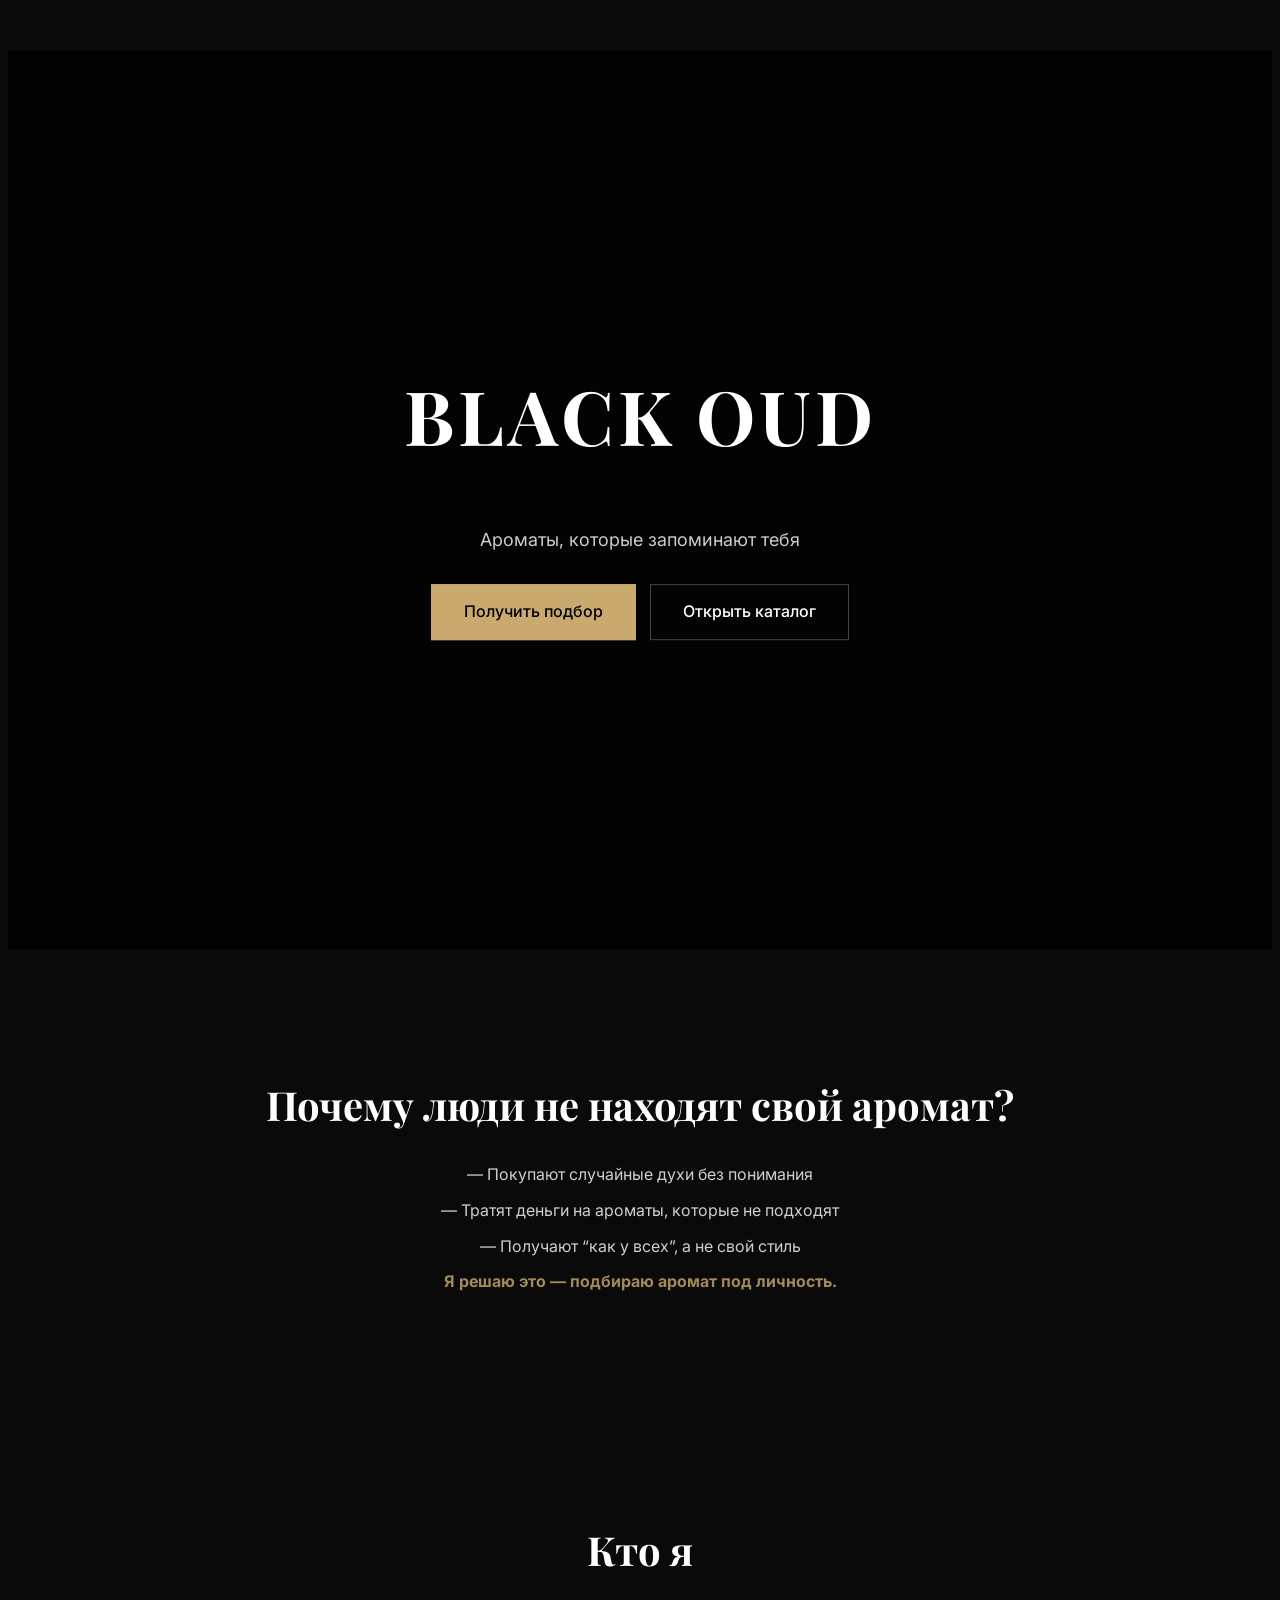
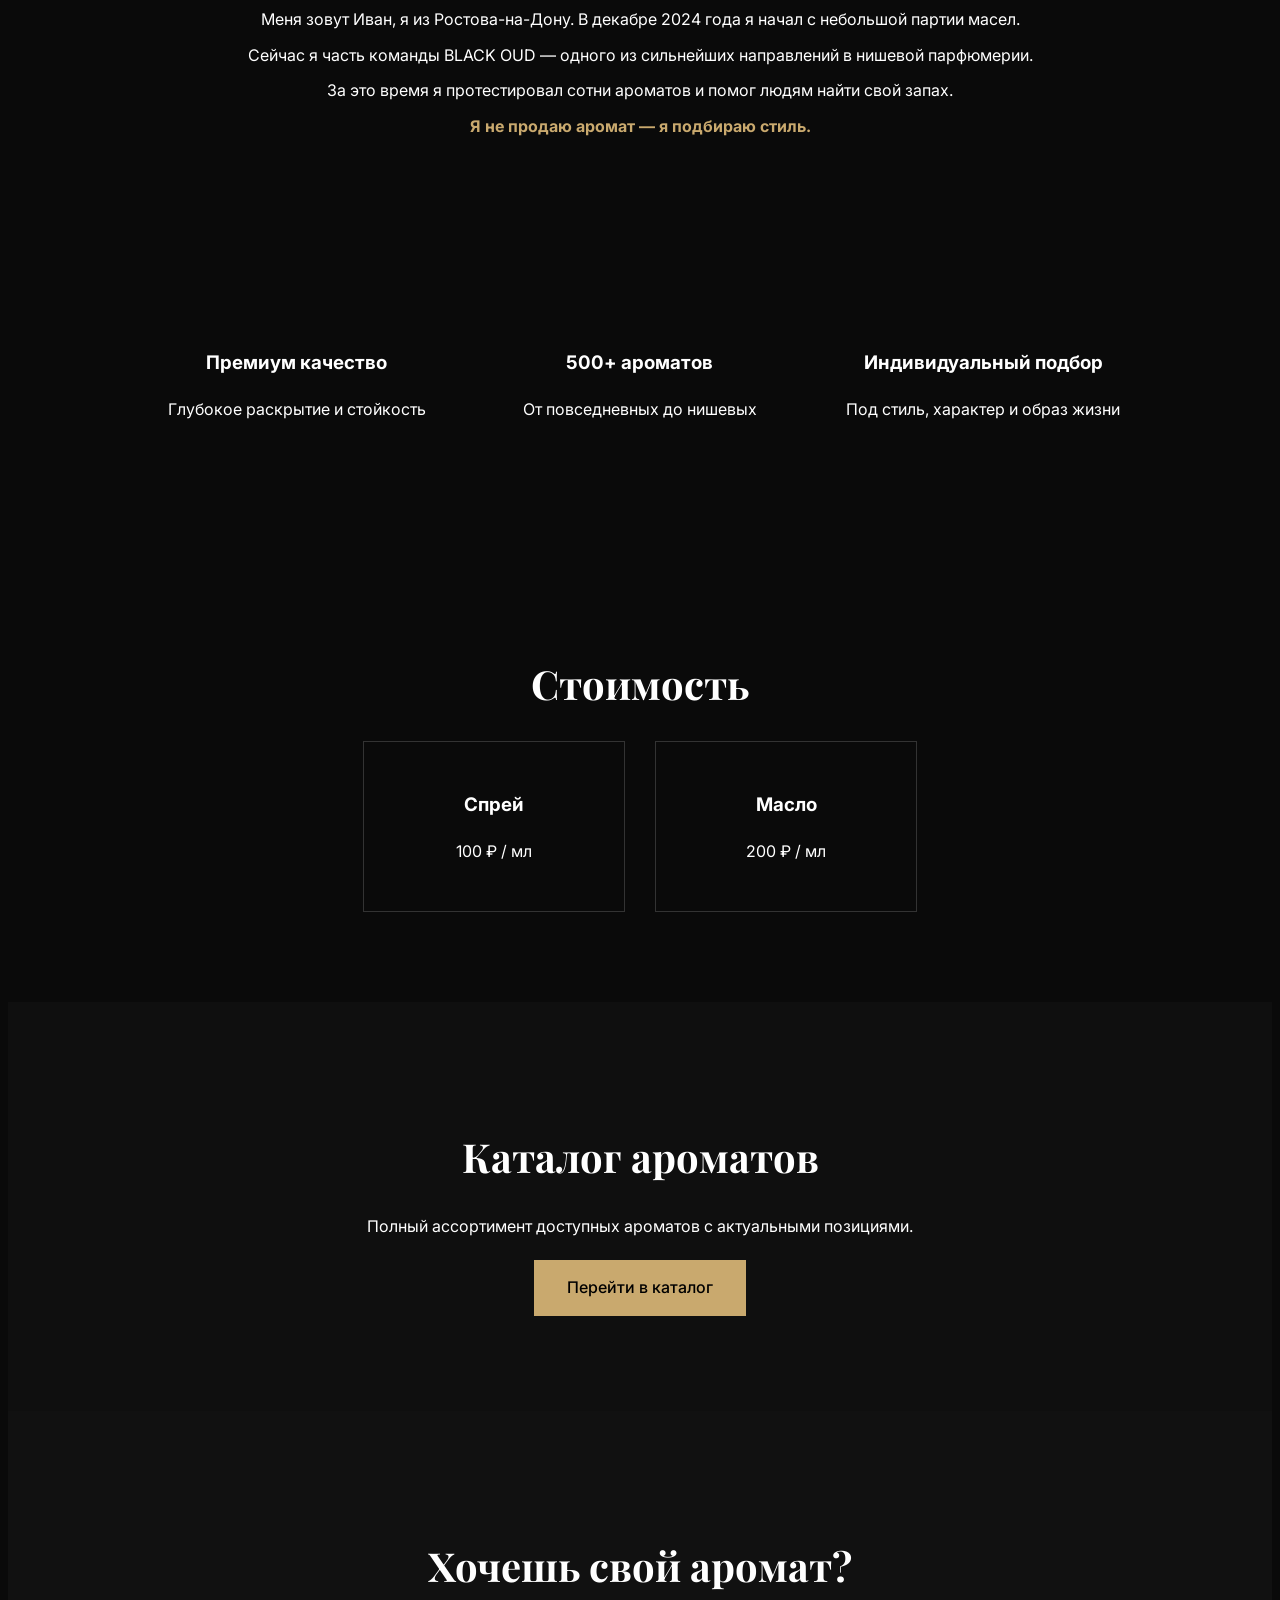
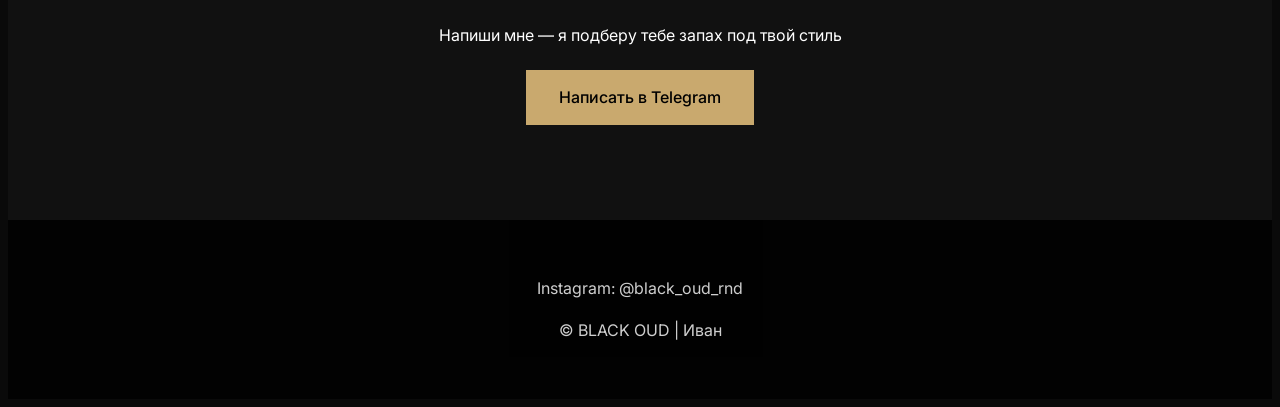
==== index.html @ 6fad39a5 "Add files via upload" ====
<!DOCTYPE html>

<html lang="ru">
<head>
    <meta charset="UTF-8">
    <title>BLACK OUD | Ароматы</title>
    <link rel="stylesheet" href="style.css">

    <!-- Премиальные шрифты -->
    <link href="https://fonts.googleapis.com/css2?family=Playfair+Display:wght@600;700&family=Inter:wght@300;400;500&display=swap" rel="stylesheet">
</head>
<body>

<!-- HERO -->
<header class="header">
    <div class="overlay"></div>
    <div class="hero">
        <h1>BLACK OUD</h1>
        <p>Ароматы, которые запоминают тебя</p>

        <div class="buttons">
            <a href="http://tg.me/aromatoud" class="btn main-btn">Получить подбор</a>
            <a href="https://docs.google.com/spreadsheets/d/1lqhvxZaqfwxLA2PdvucyVqpVdn5Vler8/edit?gid=1221706699#gid=1221706699"
               target="_blank"
               class="btn secondary-btn">
                Открыть каталог
            </a>
        </div>
    </div>
</header>

<!-- БОЛЬ -->
<section class="problem">
    <div class="container">
        <h2>Почему люди не находят свой аромат?</h2>
        <p>— Покупают случайные духи без понимания</p>
        <p>— Тратят деньги на ароматы, которые не подходят</p>
        <p>— Получают “как у всех”, а не свой стиль</p>

        <p class="accent">Я решаю это — подбираю аромат под личность.</p>
    </div>
</section>

<!-- ОБО МНЕ -->
<section class="about">
    <div class="container">
        <h2>Кто я</h2>
        <p>
            Меня зовут Иван, я из Ростова-на-Дону.
            В декабре 2024 года я начал с небольшой партии масел.
        </p>
        <p>
            Сейчас я часть команды BLACK OUD — одного из сильнейших направлений в нишевой парфюмерии.
        </p>
        <p>
            За это время я протестировал сотни ароматов и помог людям найти свой запах.
        </p>
        <p class="accent">Я не продаю аромат — я подбираю стиль.</p>
    </div>
</section>

<!-- ПРЕИМУЩЕСТВА -->
<section class="advantages">
    <div class="container grid">
        <div class="item">
            <h3>Премиум качество</h3>
            <p>Глубокое раскрытие и стойкость</p>
        </div>
        <div class="item">
            <h3>500+ ароматов</h3>
            <p>От повседневных до нишевых</p>
        </div>
        <div class="item">
            <h3>Индивидуальный подбор</h3>
            <p>Под стиль, характер и образ жизни</p>
        </div>
    </div>
</section>

<!-- ЦЕНЫ -->
<section class="pricing">
    <div class="container">
        <h2>Стоимость</h2>

        <div class="price-grid">
            <div class="price-card">
                <h3>Спрей</h3>
                <p>100 ₽ / мл</p>
            </div>

            <div class="price-card">
                <h3>Масло</h3>
                <p>200 ₽ / мл</p>
            </div>
        </div>
    </div>
</section>

<!-- КАТАЛОГ -->
<section class="catalog">
    <div class="container">
        <h2>Каталог ароматов</h2>
        <p>
            Полный ассортимент доступных ароматов с актуальными позициями.
        </p>

        <a href="https://docs.google.com/spreadsheets/d/1lqhvxZaqfwxLA2PdvucyVqpVdn5Vler8/edit?gid=1221706699#gid=1221706699"
           target="_blank"
           class="btn main-btn">
            Перейти в каталог
        </a>
    </div>
</section>

<!-- CTA -->
<section class="cta">
    <div class="container">
        <h2>Хочешь свой аромат?</h2>
        <p>Напиши мне — я подберу тебе запах под твой стиль</p>

        <a href="http://tg.me/aromatoud" class="btn main-btn">
            Написать в Telegram
        </a>
    </div>
</section>

<!-- FOOTER -->
<footer>
    <p>Instagram: @black_oud_rnd</p>
    <p>© BLACK OUD | Иван</p>
</footer>

</body>
</html>
---- style.css ----
{ margin: 0; padding: 0; box-sizing: border-box; }
body {
    background: #0a0a0a;
    color: #fff;
    font-family: 'Inter', sans-serif;
    line-height: 1.6;
}

/* HERO */
.header {
    height: 100vh;
    background: url('https://images.unsplash.com/photo-1541643600914-78b084683601') center/cover no-repeat;
    position: relative;
}

.overlay {
    position: absolute;
    width: 100%;
    height: 100%;
    background: rgba(0,0,0,0.72);
}

.hero {
    position: relative;
    z-index: 2;
    text-align: center;
    top: 50%;
    transform: translateY(-50%);
}

.hero h1 {
    font-family: 'Playfair Display', serif;
    font-size: 75px;
    letter-spacing: 4px;
}

.hero p {
    margin: 20px 0;
    font-size: 18px;
    opacity: 0.8;
}

/* BUTTONS */
.buttons {
    margin-top: 25px;
}

.btn {
    display: inline-block;
    padding: 14px 32px;
    margin: 5px;
    text-decoration: none;
    transition: 0.3s;
    font-weight: 500;
}

.main-btn {
    background: #c9a96e;
    color: #000;
    border: 1px solid #c9a96e;
}

.main-btn:hover {
    opacity: 0.85;
}

.secondary-btn {
    border: 1px solid #444;
    color: #fff;
}

.secondary-btn:hover {
    border-color: #c9a96e;
    color: #c9a96e;
}

/* CONTAINERS */
.container {
    max-width: 1000px;
    margin: auto;
    padding: 90px 20px;
    text-align: center;
}

h2 {
    font-family: 'Playfair Display', serif;
    font-size: 40px;
    margin-bottom: 25px;
}

/* PROBLEM */
.problem p {
    margin: 10px 0;
    opacity: 0.8;
}

.accent {
    margin-top: 20px;
    color: #c9a96e;
    font-weight: bold;
}

/* ABOUT */
.about p {
    margin: 10px 0;
}

/* ADVANTAGES */
.grid {
    display: flex;
    gap: 30px;
    flex-wrap: wrap;
}

.item {
    flex: 1;
    min-width: 250px;
}

/* PRICING */
.price-grid {
    display: flex;
    justify-content: center;
    gap: 30px;
}

.price-card {
    border: 1px solid #333;
    padding: 30px;
    width: 200px;
}

/* CATALOG */
.catalog {
    background: #0f0f0f;
}

/* CTA */
.cta {
    background: #111;
}

/* FOOTER */
footer {
    text-align: center;
    padding: 40px;
    background: #000;
    opacity: 0.8;
}

/* MOBILE */
@media(max-width:768px){
    .hero h1 {
        font-size: 42px;
    }

.price-grid {
    flex-direction: column;
    align-items: center;
}
}
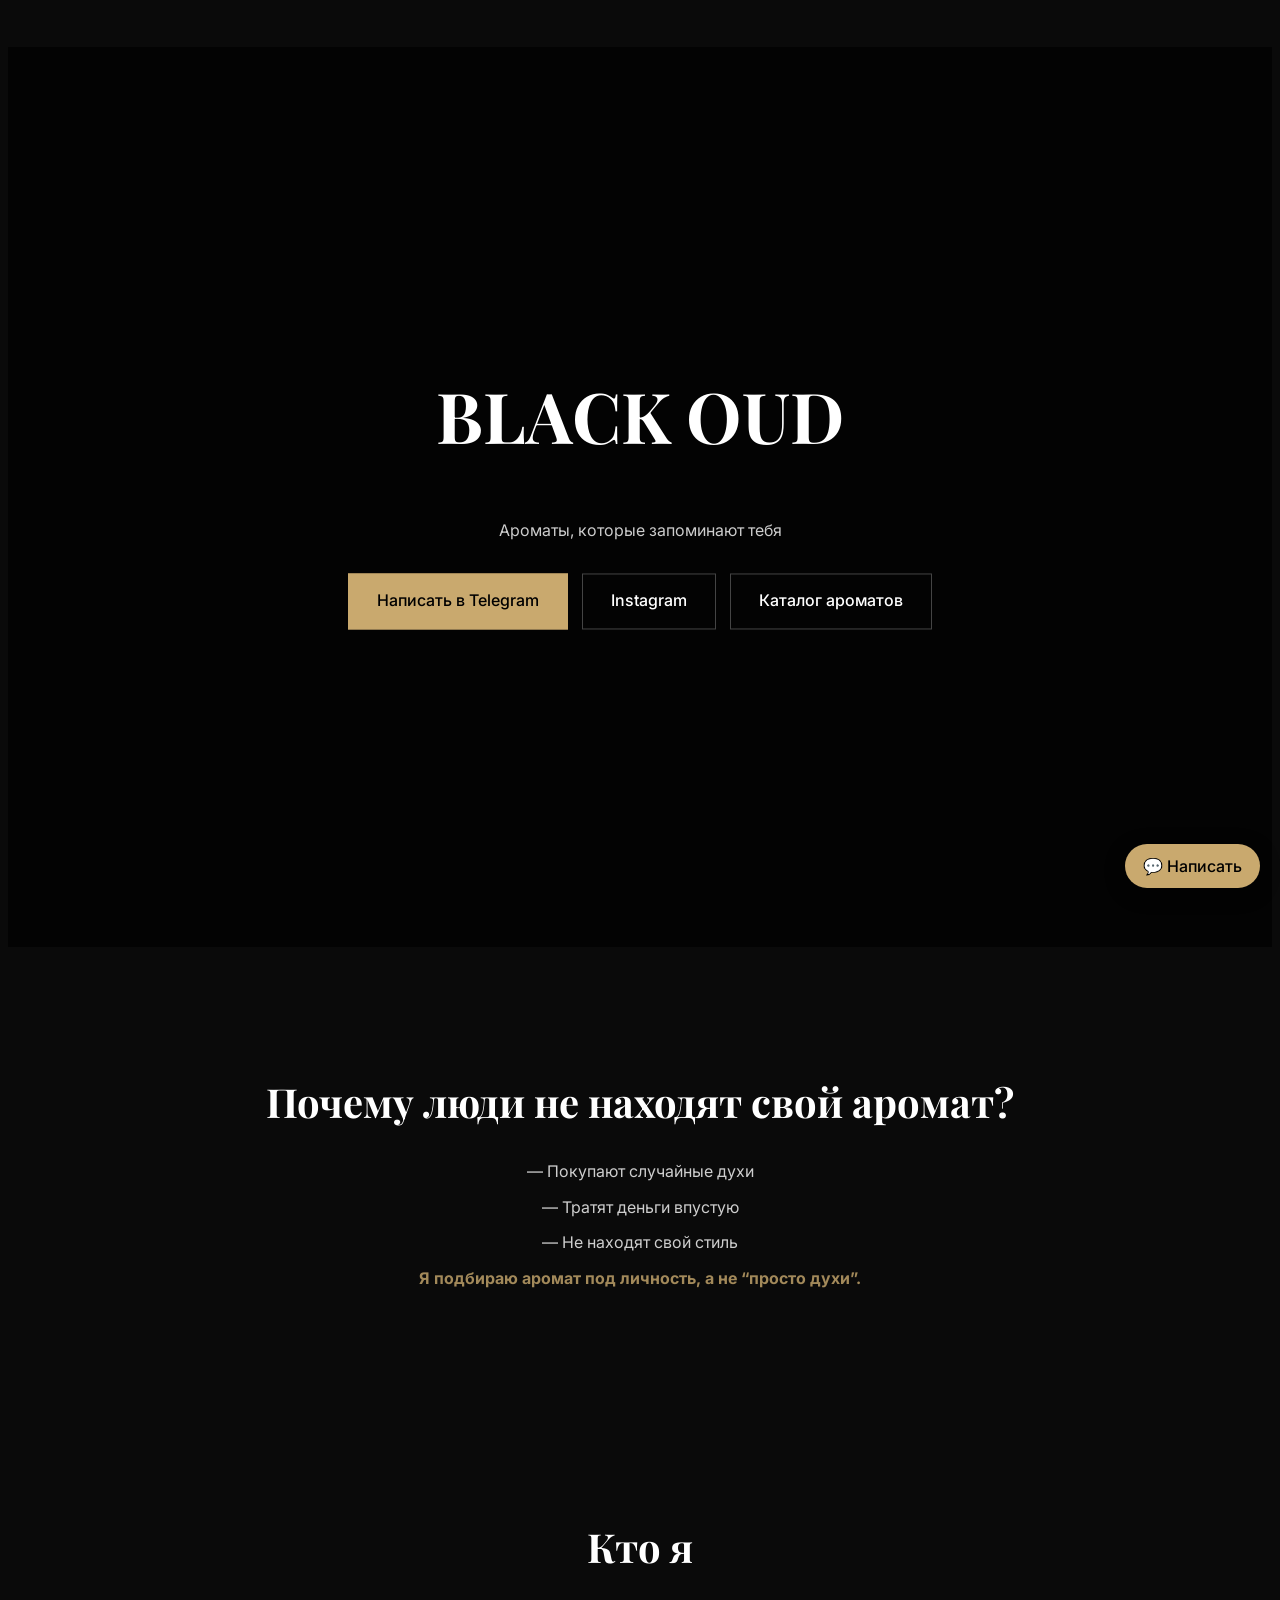
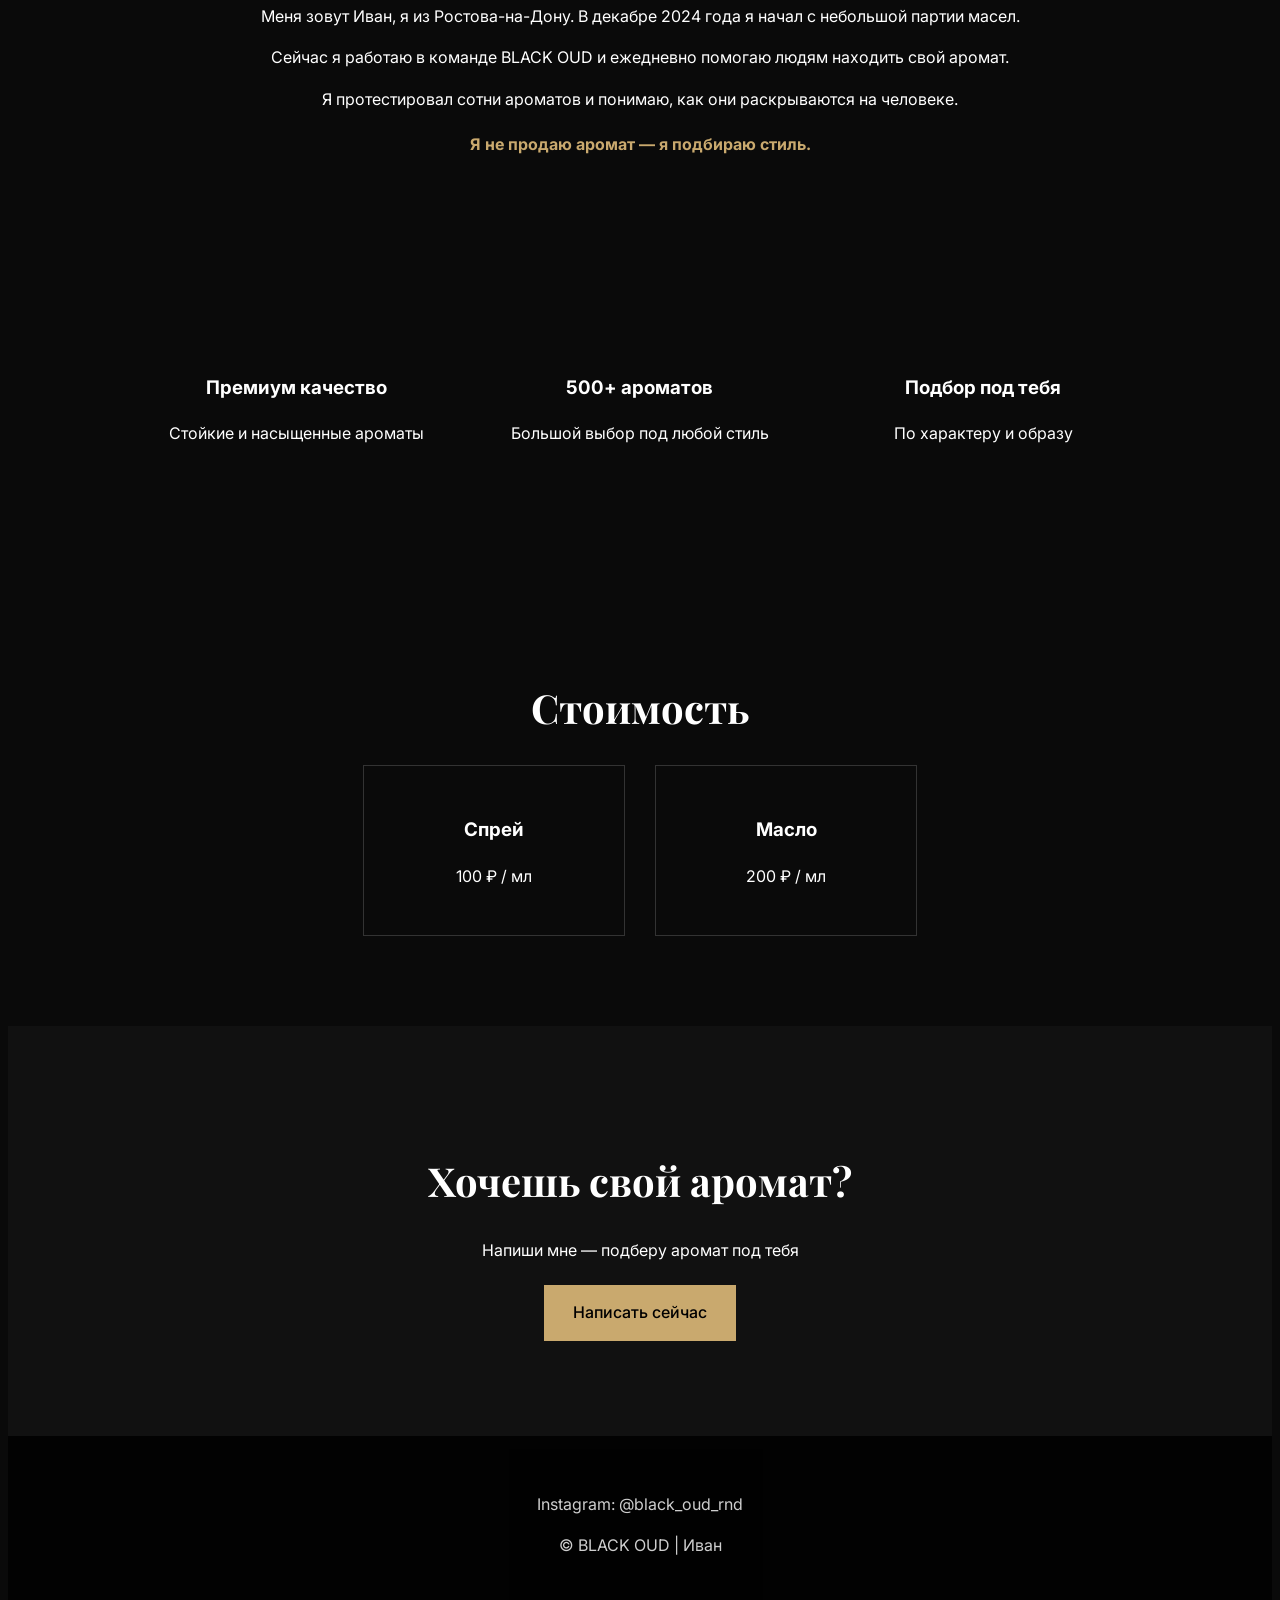
==== commit 3a2894d4: "Add files via upload" ====
--- a/index.html
+++ b/index.html
@@ -3,10 +3,9 @@
 <html lang="ru">
 <head>
     <meta charset="UTF-8">
-    <title>BLACK OUD | Ароматы</title>
+    <title>BLACK OUD | Парфюмерия</title>
     <link rel="stylesheet" href="style.css">
 
-    <!-- Премиальные шрифты -->
     <link href="https://fonts.googleapis.com/css2?family=Playfair+Display:wght@600;700&family=Inter:wght@300;400;500&display=swap" rel="stylesheet">
 </head>
 <body>
@@ -14,17 +13,30 @@
 <!-- HERO -->
 <header class="header">
     <div class="overlay"></div>
+
     <div class="hero">
         <h1>BLACK OUD</h1>
         <p>Ароматы, которые запоминают тебя</p>
 
         <div class="buttons">
-            <a href="http://tg.me/aromatoud" class="btn main-btn">Получить подбор</a>
+
+            <a href="https://t.me/aromatoud?text=Привет,%20хочу%20парфюм)"
+               class="btn main-btn">
+                Написать в Telegram
+            </a>
+
+            <a href="https://instagram.com/black_oud_rnd"
+               target="_blank"
+               class="btn secondary-btn">
+                Instagram
+            </a>
+
             <a href="https://docs.google.com/spreadsheets/d/1lqhvxZaqfwxLA2PdvucyVqpVdn5Vler8/edit?gid=1221706699#gid=1221706699"
                target="_blank"
                class="btn secondary-btn">
-                Открыть каталог
+                Каталог ароматов
             </a>
+
         </div>
     </div>
 </header>
@@ -33,11 +45,12 @@
 <section class="problem">
     <div class="container">
         <h2>Почему люди не находят свой аромат?</h2>
-        <p>— Покупают случайные духи без понимания</p>
-        <p>— Тратят деньги на ароматы, которые не подходят</p>
-        <p>— Получают “как у всех”, а не свой стиль</p>
 
-        <p class="accent">Я решаю это — подбираю аромат под личность.</p>
+        <p>— Покупают случайные духи</p>
+        <p>— Тратят деньги впустую</p>
+        <p>— Не находят свой стиль</p>
+
+        <p class="accent">Я подбираю аромат под личность, а не “просто духи”.</p>
     </div>
 </section>
 
@@ -45,16 +58,20 @@
 <section class="about">
     <div class="container">
         <h2>Кто я</h2>
+
         <p>
             Меня зовут Иван, я из Ростова-на-Дону.
             В декабре 2024 года я начал с небольшой партии масел.
         </p>
+
         <p>
-            Сейчас я часть команды BLACK OUD — одного из сильнейших направлений в нишевой парфюмерии.
+            Сейчас я работаю в команде BLACK OUD и ежедневно помогаю людям находить свой аромат.
         </p>
+
         <p>
-            За это время я протестировал сотни ароматов и помог людям найти свой запах.
+            Я протестировал сотни ароматов и понимаю, как они раскрываются на человеке.
         </p>
+
         <p class="accent">Я не продаю аромат — я подбираю стиль.</p>
     </div>
 </section>
@@ -62,18 +79,22 @@
 <!-- ПРЕИМУЩЕСТВА -->
 <section class="advantages">
     <div class="container grid">
+
         <div class="item">
             <h3>Премиум качество</h3>
-            <p>Глубокое раскрытие и стойкость</p>
+            <p>Стойкие и насыщенные ароматы</p>
         </div>
+
         <div class="item">
             <h3>500+ ароматов</h3>
-            <p>От повседневных до нишевых</p>
+            <p>Большой выбор под любой стиль</p>
         </div>
+
         <div class="item">
-            <h3>Индивидуальный подбор</h3>
-            <p>Под стиль, характер и образ жизни</p>
+            <h3>Подбор под тебя</h3>
+            <p>По характеру и образу</p>
         </div>
+
     </div>
 </section>
 
@@ -83,6 +104,7 @@
         <h2>Стоимость</h2>
 
         <div class="price-grid">
+
             <div class="price-card">
                 <h3>Спрей</h3>
                 <p>100 ₽ / мл</p>
@@ -92,23 +114,8 @@
                 <h3>Масло</h3>
                 <p>200 ₽ / мл</p>
             </div>
+
         </div>
-    </div>
-</section>
-
-<!-- КАТАЛОГ -->
-<section class="catalog">
-    <div class="container">
-        <h2>Каталог ароматов</h2>
-        <p>
-            Полный ассортимент доступных ароматов с актуальными позициями.
-        </p>
-
-        <a href="https://docs.google.com/spreadsheets/d/1lqhvxZaqfwxLA2PdvucyVqpVdn5Vler8/edit?gid=1221706699#gid=1221706699"
-           target="_blank"
-           class="btn main-btn">
-            Перейти в каталог
-        </a>
     </div>
 </section>
 
@@ -116,10 +123,11 @@
 <section class="cta">
     <div class="container">
         <h2>Хочешь свой аромат?</h2>
-        <p>Напиши мне — я подберу тебе запах под твой стиль</p>
+        <p>Напиши мне — подберу аромат под тебя</p>
 
-        <a href="http://tg.me/aromatoud" class="btn main-btn">
-            Написать в Telegram
+        <a href="https://t.me/aromatoud?text=Привет,%20хочу%20парфюм)"
+           class="btn main-btn">
+            Написать сейчас
         </a>
     </div>
 </section>
@@ -130,5 +138,13 @@
     <p>© BLACK OUD | Иван</p>
 </footer>
 
+<!-- ФИКС КНОПКА -->
+<div class="fixed-cta">
+    <a href="https://t.me/aromatoud?text=Привет,%20хочу%20парфюм)"
+       class="fixed-btn">
+        💬 Написать
+    </a>
+</div>
+
 </body>
 </html>
--- a/style.css
+++ b/style.css
@@ -30,13 +30,11 @@
 
 .hero h1 {
     font-family: 'Playfair Display', serif;
-    font-size: 75px;
-    letter-spacing: 4px;
+    font-size: 70px;
 }
 
 .hero p {
     margin: 20px 0;
-    font-size: 18px;
     opacity: 0.8;
 }
 
@@ -47,7 +45,7 @@
 
 .btn {
     display: inline-block;
-    padding: 14px 32px;
+    padding: 14px 28px;
     margin: 5px;
     text-decoration: none;
     transition: 0.3s;
@@ -74,7 +72,7 @@
     color: #c9a96e;
 }
 
-/* CONTAINERS */
+/* SECTIONS */
 .container {
     max-width: 1000px;
     margin: auto;
@@ -88,7 +86,6 @@
     margin-bottom: 25px;
 }
 
-/* PROBLEM */
 .problem p {
     margin: 10px 0;
     opacity: 0.8;
@@ -100,12 +97,7 @@
     font-weight: bold;
 }
 
-/* ABOUT */
-.about p {
-    margin: 10px 0;
-}
-
-/* ADVANTAGES */
+/* GRID */
 .grid {
     display: flex;
     gap: 30px;
@@ -130,11 +122,6 @@
     width: 200px;
 }
 
-/* CATALOG */
-.catalog {
-    background: #0f0f0f;
-}
-
 /* CTA */
 .cta {
     background: #111;
@@ -148,15 +135,37 @@
     opacity: 0.8;
 }
 
+/* FIX BUTTON */
+.fixed-cta {
+    position: fixed;
+    bottom: 20px;
+    right: 20px;
+    z-index: 999;
+}
+
+.fixed-btn {
+    background: #c9a96e;
+    color: #000;
+    padding: 12px 18px;
+    text-decoration: none;
+    border-radius: 30px;
+    font-weight: 500;
+    box-shadow: 0 5px 20px rgba(0,0,0,0.4);
+}
+
 /* MOBILE */
 @media(max-width:768px){
     .hero h1 {
-        font-size: 42px;
+        font-size: 40px;
     }
 
 .price-grid {
     flex-direction: column;
     align-items: center;
 }
+
+.buttons {
+    display: flex;
+    flex-direction: column;
 }
-
+}
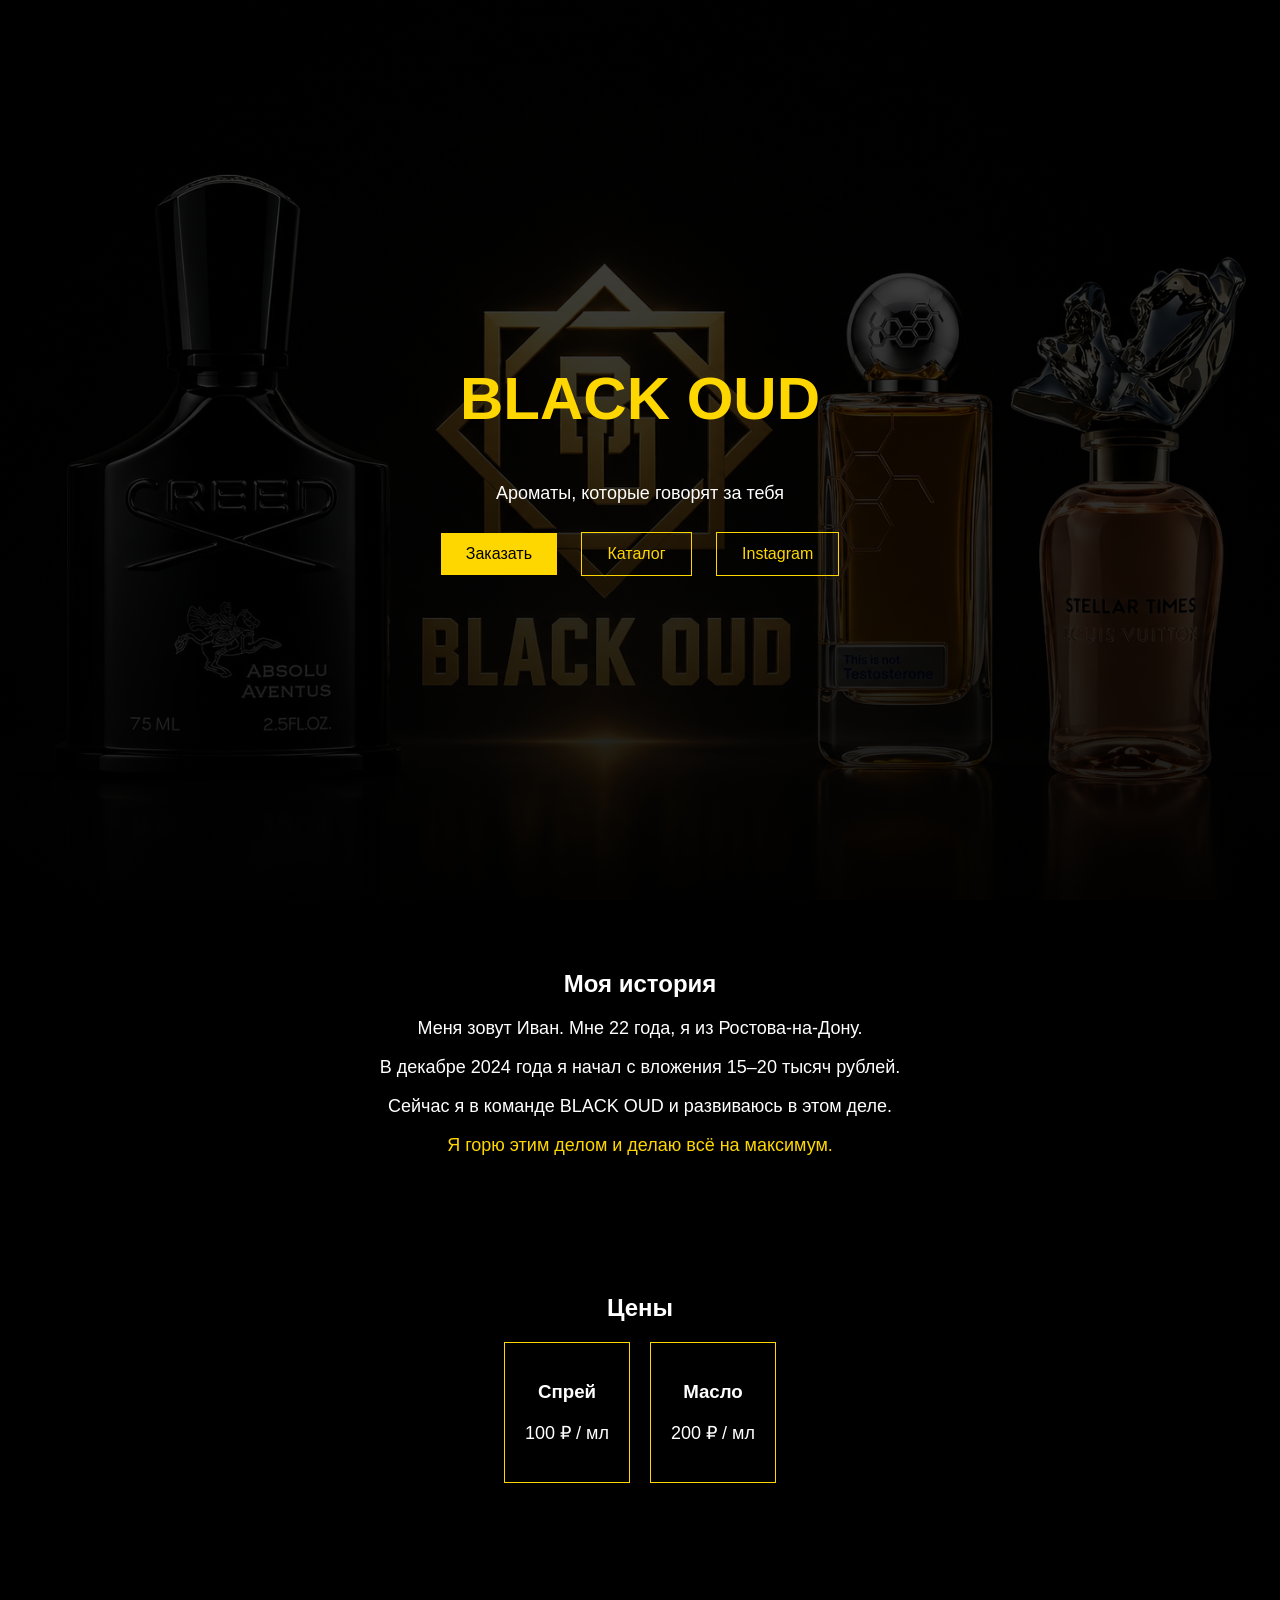
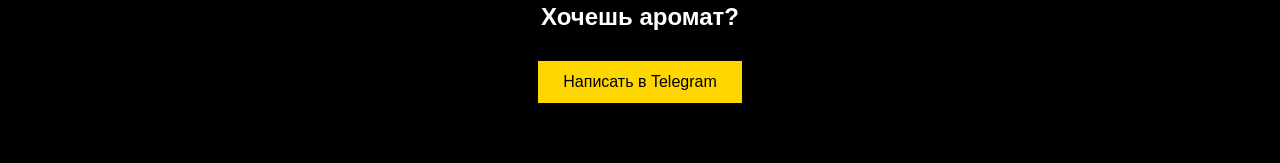
==== commit 40d36bb3: "Add files via upload" ====
--- a/index.html
+++ b/index.html
@@ -3,148 +3,52 @@
 <html lang="ru">
 <head>
     <meta charset="UTF-8">
-    <title>BLACK OUD | Парфюмерия</title>
+    <title>BLACK OUD</title>
     <link rel="stylesheet" href="style.css">
-
-    <link href="https://fonts.googleapis.com/css2?family=Playfair+Display:wght@600;700&family=Inter:wght@300;400;500&display=swap" rel="stylesheet">
 </head>
 <body>
 
-<!-- HERO -->
-<header class="header">
-    <div class="overlay"></div>
-
-    <div class="hero">
+<section class="hero">
+    <div class="overlay">
         <h1>BLACK OUD</h1>
-        <p>Ароматы, которые запоминают тебя</p>
+        <p>Ароматы, которые говорят за тебя</p>
 
         <div class="buttons">
-
-            <a href="https://t.me/aromatoud?text=Привет,%20хочу%20парфюм)"
-               class="btn main-btn">
-                Написать в Telegram
-            </a>
-
-            <a href="https://instagram.com/black_oud_rnd"
-               target="_blank"
-               class="btn secondary-btn">
-                Instagram
-            </a>
-
-            <a href="https://docs.google.com/spreadsheets/d/1lqhvxZaqfwxLA2PdvucyVqpVdn5Vler8/edit?gid=1221706699#gid=1221706699"
-               target="_blank"
-               class="btn secondary-btn">
-                Каталог ароматов
-            </a>
-
-        </div>
-    </div>
-</header>
-
-<!-- БОЛЬ -->
-<section class="problem">
-    <div class="container">
-        <h2>Почему люди не находят свой аромат?</h2>
-
-        <p>— Покупают случайные духи</p>
-        <p>— Тратят деньги впустую</p>
-        <p>— Не находят свой стиль</p>
-
-        <p class="accent">Я подбираю аромат под личность, а не “просто духи”.</p>
-    </div>
-</section>
-
-<!-- ОБО МНЕ -->
-<section class="about">
-    <div class="container">
-        <h2>Кто я</h2>
-
-        <p>
-            Меня зовут Иван, я из Ростова-на-Дону.
-            В декабре 2024 года я начал с небольшой партии масел.
-        </p>
-
-        <p>
-            Сейчас я работаю в команде BLACK OUD и ежедневно помогаю людям находить свой аромат.
-        </p>
-
-        <p>
-            Я протестировал сотни ароматов и понимаю, как они раскрываются на человеке.
-        </p>
-
-        <p class="accent">Я не продаю аромат — я подбираю стиль.</p>
-    </div>
-</section>
-
-<!-- ПРЕИМУЩЕСТВА -->
-<section class="advantages">
-    <div class="container grid">
-
-        <div class="item">
-            <h3>Премиум качество</h3>
-            <p>Стойкие и насыщенные ароматы</p>
-        </div>
-
-        <div class="item">
-            <h3>500+ ароматов</h3>
-            <p>Большой выбор под любой стиль</p>
-        </div>
-
-        <div class="item">
-            <h3>Подбор под тебя</h3>
-            <p>По характеру и образу</p>
-        </div>
-
-    </div>
-</section>
-
-<!-- ЦЕНЫ -->
-<section class="pricing">
-    <div class="container">
-        <h2>Стоимость</h2>
-
-        <div class="price-grid">
-
-            <div class="price-card">
-                <h3>Спрей</h3>
-                <p>100 ₽ / мл</p>
-            </div>
-
-            <div class="price-card">
-                <h3>Масло</h3>
-                <p>200 ₽ / мл</p>
-            </div>
-
+            <a href="https://t.me/aromatoud?text=Привет,%20хочу%20парфюм)" target="_blank" class="btn">Заказать</a>
+            <a href="catalog.html" class="btn outline">Каталог</a>
+            <a href="https://instagram.com/black_oud_rnd" target="_blank" class="btn outline">Instagram</a>
         </div>
     </div>
 </section>
 
-<!-- CTA -->
-<section class="cta">
-    <div class="container">
-        <h2>Хочешь свой аромат?</h2>
-        <p>Напиши мне — подберу аромат под тебя</p>
+<section class="about">
+    <h2>Моя история</h2>
+    <p>Меня зовут Иван. Мне 22 года, я из Ростова-на-Дону.</p>
+    <p>В декабре 2024 года я начал с вложения 15–20 тысяч рублей.</p>
+    <p>Сейчас я в команде BLACK OUD и развиваюсь в этом деле.</p>
+    <p class="highlight">Я горю этим делом и делаю всё на максимум.</p>
+</section>
 
-        <a href="https://t.me/aromatoud?text=Привет,%20хочу%20парфюм)"
-           class="btn main-btn">
-            Написать сейчас
-        </a>
+<section class="prices">
+    <h2>Цены</h2>
+    <div class="price-box">
+        <div class="card">
+            <h3>Спрей</h3>
+            <p>100 ₽ / мл</p>
+        </div>
+        <div class="card">
+            <h3>Масло</h3>
+            <p>200 ₽ / мл</p>
+        </div>
     </div>
 </section>
 
-<!-- FOOTER -->
-<footer>
-    <p>Instagram: @black_oud_rnd</p>
-    <p>© BLACK OUD | Иван</p>
-</footer>
-
-<!-- ФИКС КНОПКА -->
-<div class="fixed-cta">
-    <a href="https://t.me/aromatoud?text=Привет,%20хочу%20парфюм)"
-       class="fixed-btn">
-        💬 Написать
+<section class="cta">
+    <h2>Хочешь аромат?</h2>
+    <a href="https://t.me/aromatoud?text=Привет,%20хочу%20парфюм)" target="_blank" class="btn big">
+        Написать в Telegram
     </a>
-</div>
+</section>
 
 </body>
 </html>
--- a/style.css
+++ b/style.css
@@ -1,171 +1,72 @@
-{ margin: 0; padding: 0; box-sizing: border-box; }
 body {
-    background: #0a0a0a;
-    color: #fff;
-    font-family: 'Inter', sans-serif;
-    line-height: 1.6;
+    margin: 0;
+    font-family: Arial;
+    background: black;
+    color: white;
 }
 
-/* HERO */
-.header {
+/* ОБЛОЖКА */
+.hero {
     height: 100vh;
-    background: url('https://images.unsplash.com/photo-1541643600914-78b084683601') center/cover no-repeat;
-    position: relative;
+    background:
+        linear-gradient(rgba(0,0,0,0.7), rgba(0,0,0,0.9)),
+        url("IMG_1486.png") center/cover no-repeat;
+    display: flex;
+    justify-content: center;
+    align-items: center;
 }
 
 .overlay {
-    position: absolute;
-    width: 100%;
-    height: 100%;
-    background: rgba(0,0,0,0.72);
-}
-
-.hero {
-    position: relative;
-    z-index: 2;
-    text-align: center;
-    top: 50%;
-    transform: translateY(-50%);
-}
-
-.hero h1 {
-    font-family: 'Playfair Display', serif;
-    font-size: 70px;
-}
-
-.hero p {
-    margin: 20px 0;
-    opacity: 0.8;
-}
-
-/* BUTTONS */
-.buttons {
-    margin-top: 25px;
-}
-
-.btn {
-    display: inline-block;
-    padding: 14px 28px;
-    margin: 5px;
-    text-decoration: none;
-    transition: 0.3s;
-    font-weight: 500;
-}
-
-.main-btn {
-    background: #c9a96e;
-    color: #000;
-    border: 1px solid #c9a96e;
-}
-
-.main-btn:hover {
-    opacity: 0.85;
-}
-
-.secondary-btn {
-    border: 1px solid #444;
-    color: #fff;
-}
-
-.secondary-btn:hover {
-    border-color: #c9a96e;
-    color: #c9a96e;
-}
-
-/* SECTIONS */
-.container {
-    max-width: 1000px;
-    margin: auto;
-    padding: 90px 20px;
     text-align: center;
 }
 
-h2 {
-    font-family: 'Playfair Display', serif;
-    font-size: 40px;
-    margin-bottom: 25px;
+h1 {
+    color: gold;
+    font-size: 60px;
 }
 
-.problem p {
-    margin: 10px 0;
-    opacity: 0.8;
+p {
+    font-size: 18px;
 }
 
-.accent {
-    margin-top: 20px;
-    color: #c9a96e;
-    font-weight: bold;
+/* КНОПКИ */
+.btn {
+    display: inline-block;
+    padding: 12px 25px;
+    margin: 10px;
+    background: gold;
+    color: black;
+    text-decoration: none;
 }
 
-/* GRID */
-.grid {
-    display: flex;
-    gap: 30px;
-    flex-wrap: wrap;
+.btn.outline {
+    background: transparent;
+    border: 1px solid gold;
+    color: gold;
 }
 
-.item {
-    flex: 1;
-    min-width: 250px;
+/* БЛОКИ */
+.about, .prices, .cta {
+    padding: 50px;
+    text-align: center;
 }
 
-/* PRICING */
-.price-grid {
+.price-box {
     display: flex;
     justify-content: center;
-    gap: 30px;
+    gap: 20px;
 }
 
-.price-card {
-    border: 1px solid #333;
-    padding: 30px;
-    width: 200px;
+.card {
+    border: 1px solid gold;
+    padding: 20px;
 }
 
-/* CTA */
-.cta {
-    background: #111;
+.highlight {
+    color: gold;
 }
 
-/* FOOTER */
-footer {
-    text-align: center;
-    padding: 40px;
-    background: #000;
-    opacity: 0.8;
+.catalog {
+    padding: 20px;
 }
 
-/* FIX BUTTON */
-.fixed-cta {
-    position: fixed;
-    bottom: 20px;
-    right: 20px;
-    z-index: 999;
-}
-
-.fixed-btn {
-    background: #c9a96e;
-    color: #000;
-    padding: 12px 18px;
-    text-decoration: none;
-    border-radius: 30px;
-    font-weight: 500;
-    box-shadow: 0 5px 20px rgba(0,0,0,0.4);
-}
-
-/* MOBILE */
-@media(max-width:768px){
-    .hero h1 {
-        font-size: 40px;
-    }
-
-.price-grid {
-    flex-direction: column;
-    align-items: center;
-}
-
-.buttons {
-    display: flex;
-    flex-direction: column;
-}
-}
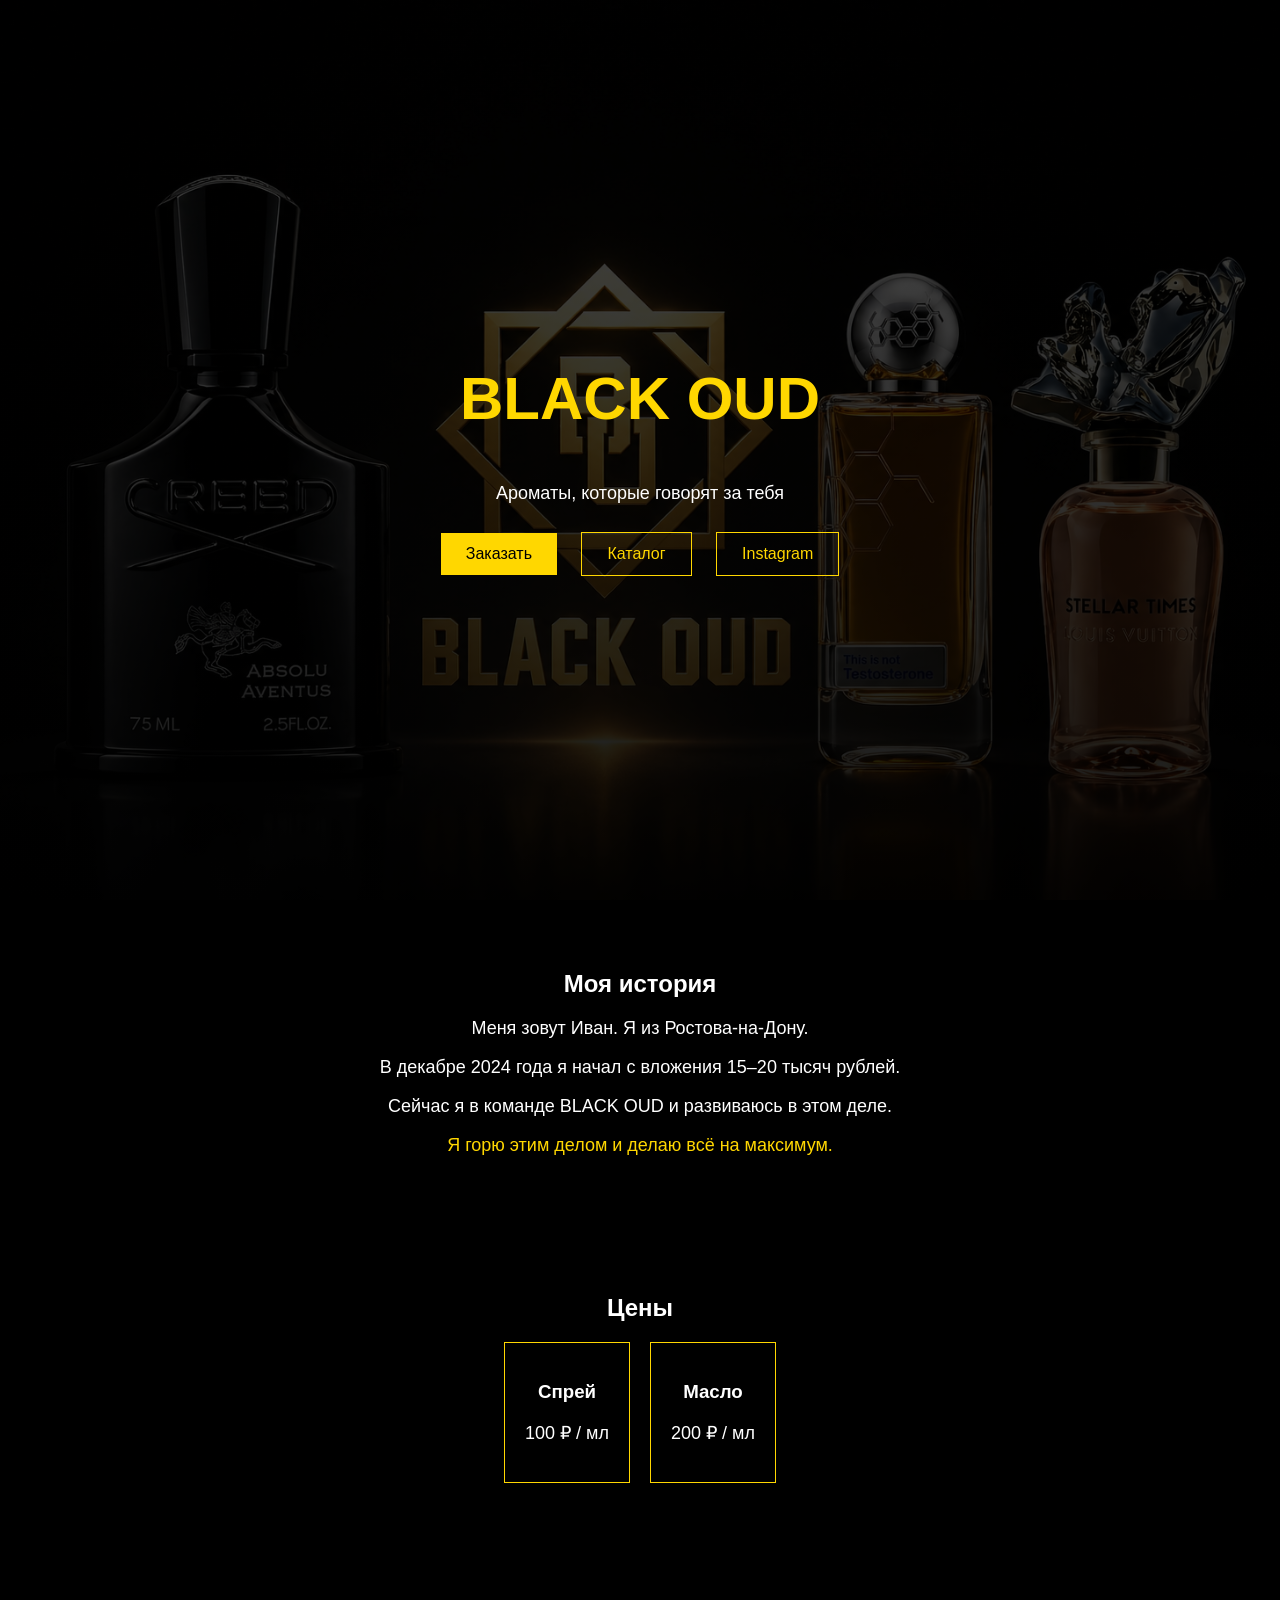
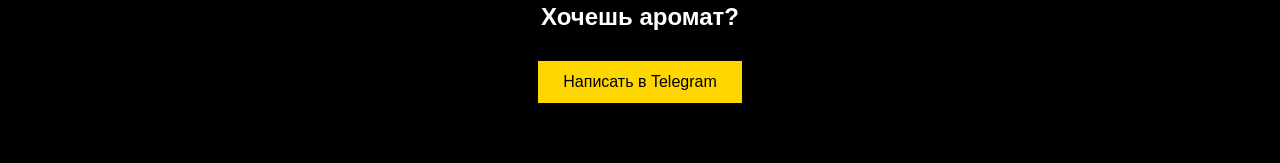
==== commit d35c7b77: "Add files via upload" ====
--- a/index.html
+++ b/index.html
@@ -23,7 +23,7 @@
 
 <section class="about">
     <h2>Моя история</h2>
-    <p>Меня зовут Иван. Мне 22 года, я из Ростова-на-Дону.</p>
+    <p>Меня зовут Иван. Я из Ростова-на-Дону.</p>
     <p>В декабре 2024 года я начал с вложения 15–20 тысяч рублей.</p>
     <p>Сейчас я в команде BLACK OUD и развиваюсь в этом деле.</p>
     <p class="highlight">Я горю этим делом и делаю всё на максимум.</p>
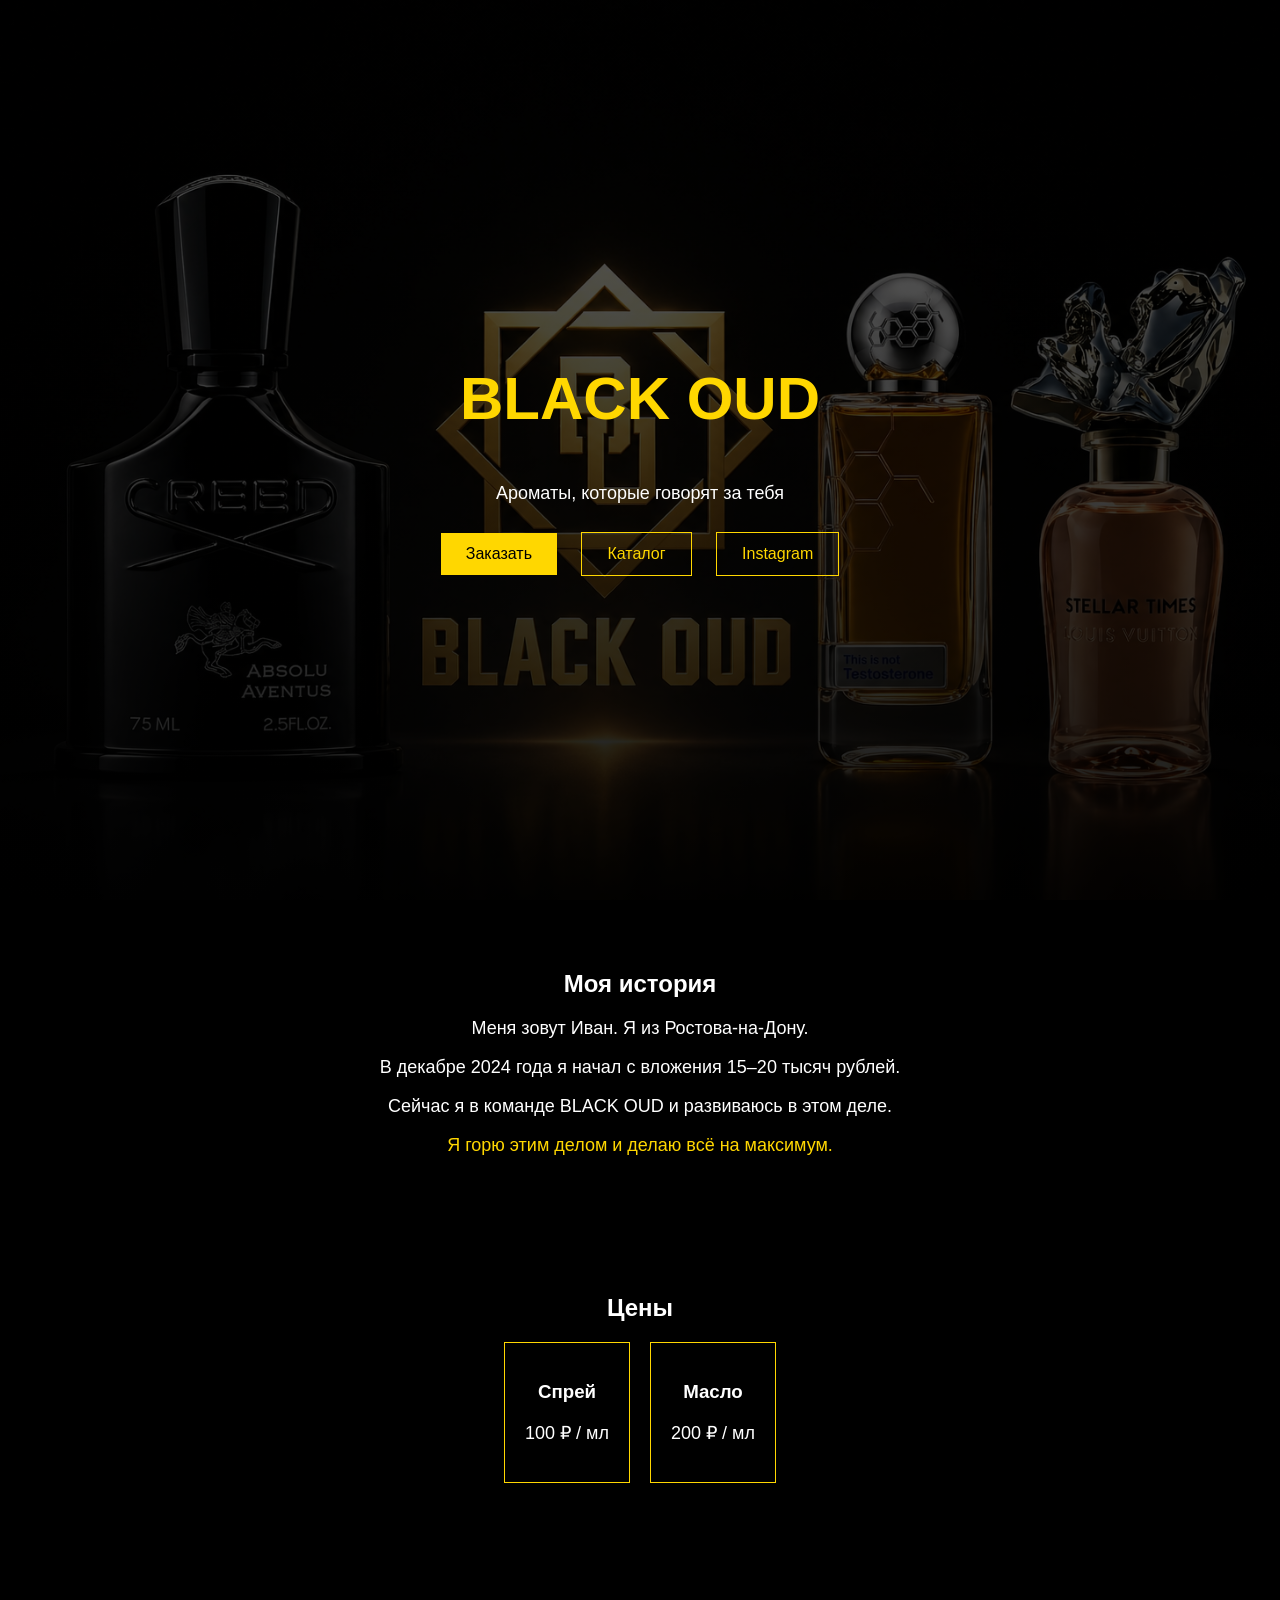
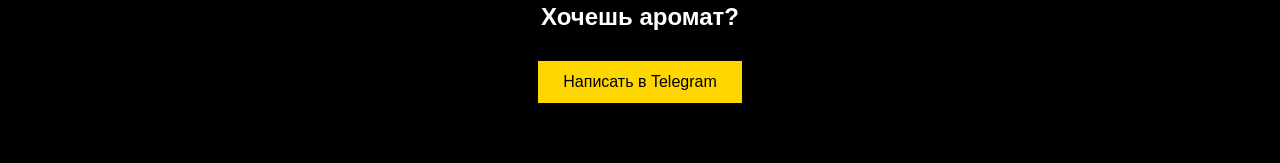
==== commit e22af93e: "Add files via upload" ====
--- a/index.html
+++ b/index.html
@@ -3,6 +3,7 @@
 <html lang="ru">
 <head>
     <meta charset="UTF-8">
+    <meta name="viewport" content="width=device-width, initial-scale=1.0">
     <title>BLACK OUD</title>
     <link rel="stylesheet" href="style.css">
 </head>
--- a/style.css
+++ b/style.css
@@ -9,15 +9,16 @@
 .hero {
     height: 100vh;
     background:
-        linear-gradient(rgba(0,0,0,0.7), rgba(0,0,0,0.9)),
-        url("IMG_1486.png") center/cover no-repeat;
+        linear-gradient(rgba(0,0,0,0.6), rgba(0,0,0,0.9)),
+        url("IMG_1486.png") center center / cover no-repeat;
     display: flex;
     justify-content: center;
     align-items: center;
+    text-align: center;
 }
 
 .overlay {
-    text-align: center;
+    padding: 40px;
 }
 
 h1 {
@@ -70,3 +71,43 @@
     padding: 20px;
 }
 
+/* ===== МОБИЛЬНАЯ АДАПТАЦИЯ ===== */
+@media (max-width: 768px) {
+
+h1 {
+    font-size: 36px;
+}
+
+p {
+    font-size: 16px;
+    padding: 0 10px;
+}
+
+.overlay {
+    padding: 20px;
+}
+
+.btn {
+    display: block;
+    width: 80%;
+    margin: 10px auto;
+    text-align: center;
+}
+
+.price-box {
+    flex-direction: column;
+    align-items: center;
+}
+
+.card {
+    width: 80%;
+}
+
+.about, .prices, .cta {
+    padding: 30px 10px;
+}
+
+iframe {
+    height: 400px;
+}
+}
